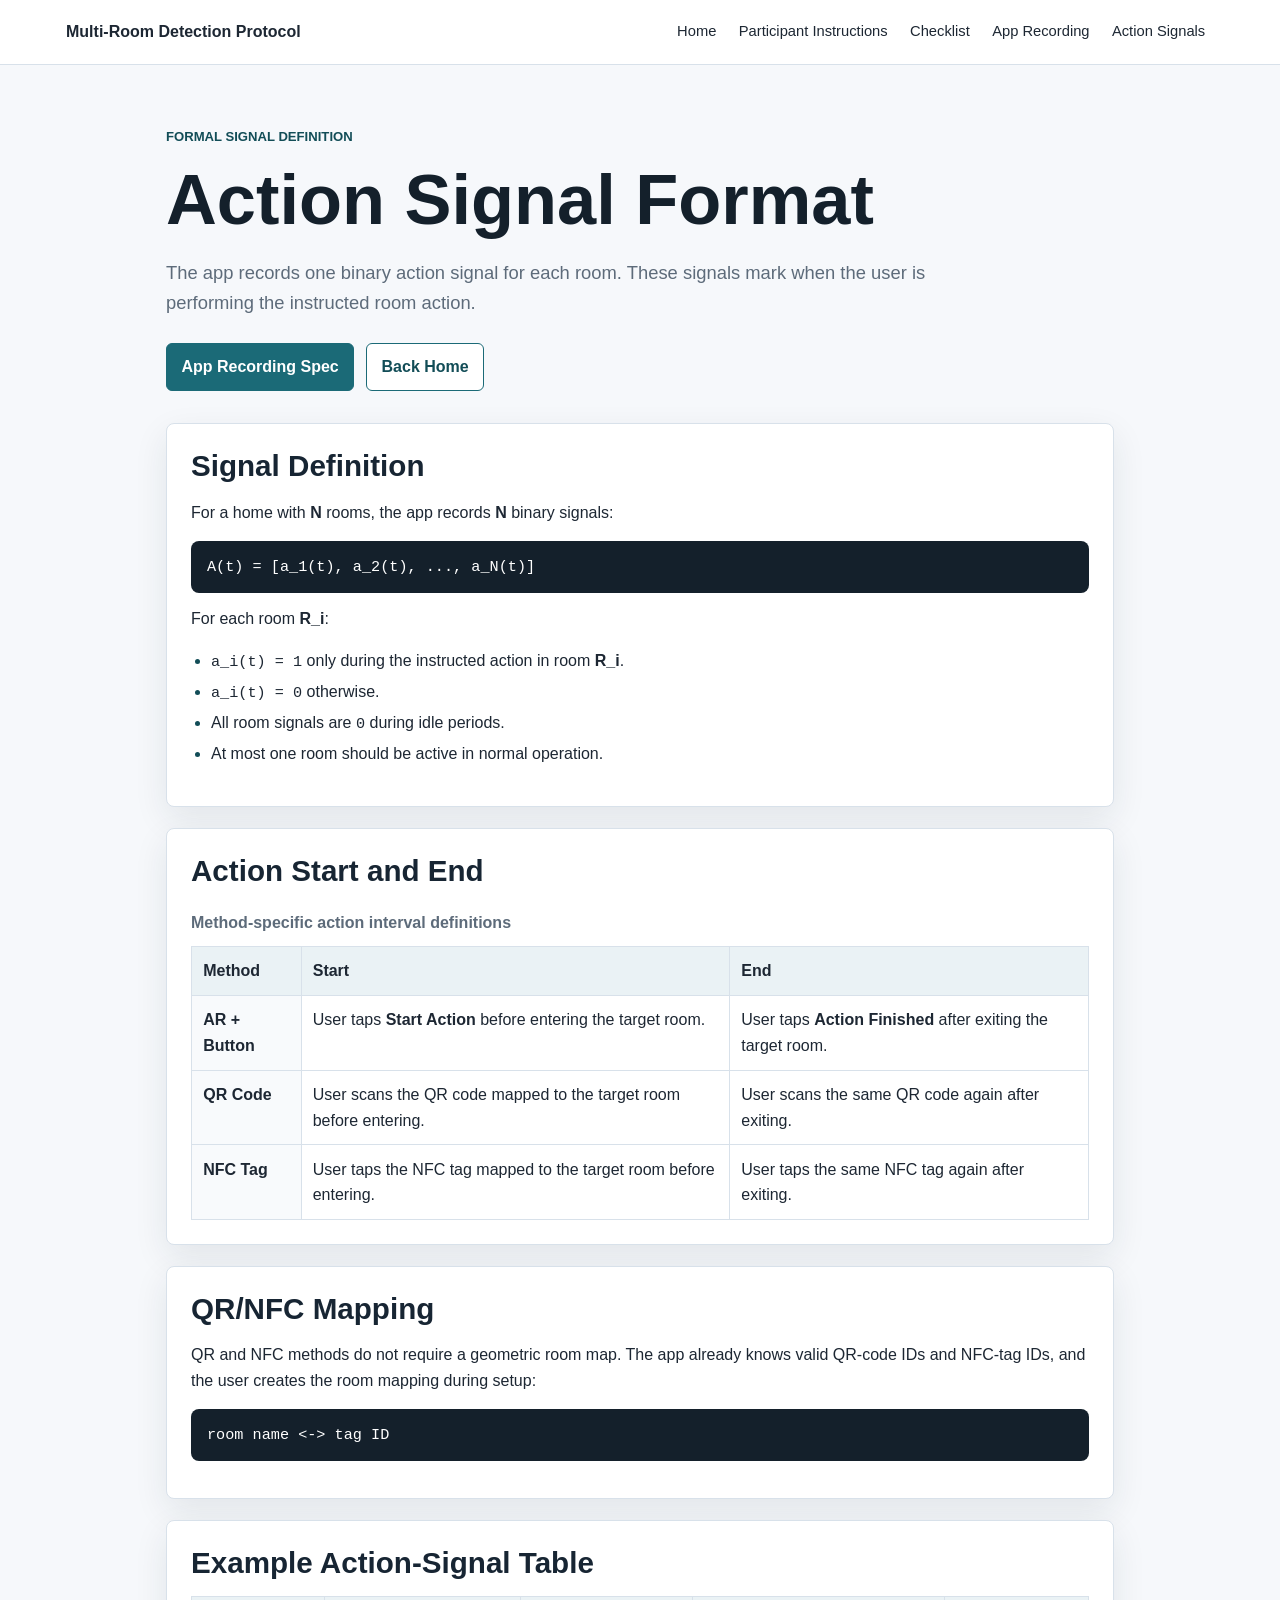
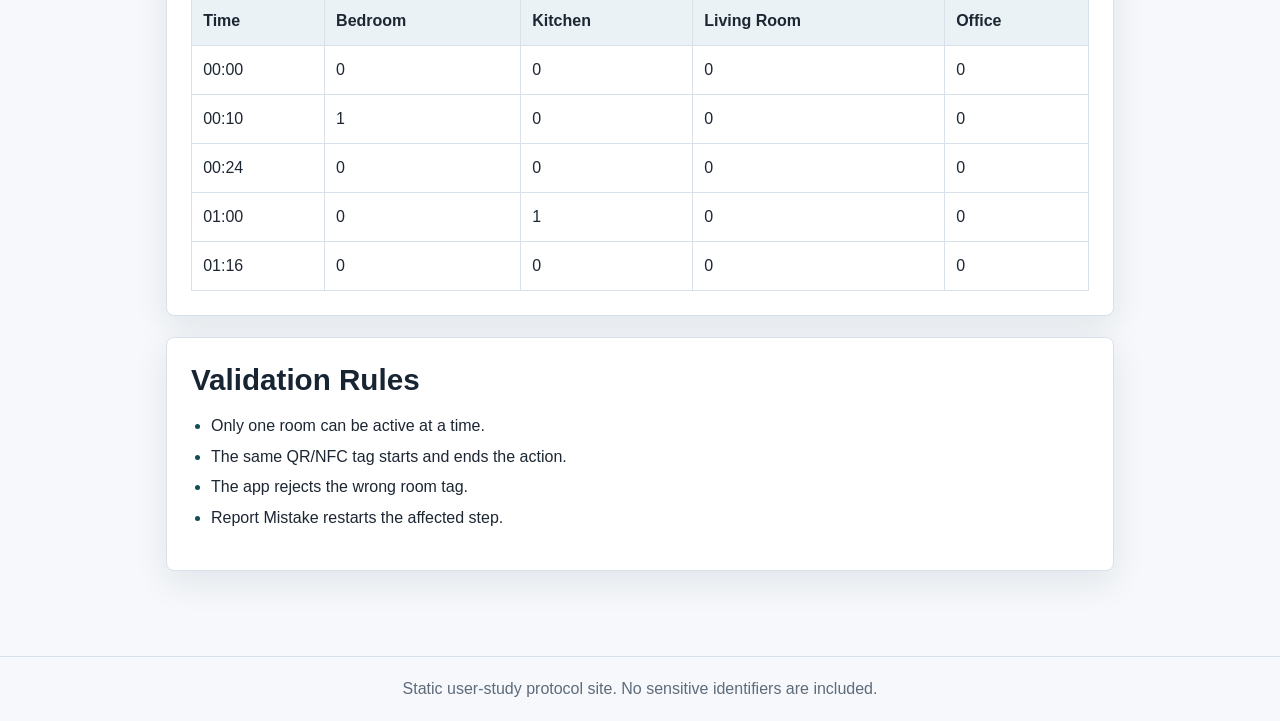
==== docs/action-signal-spec.html @ 90a80f82 "update the user flow format" ====
<!doctype html>
<html lang="en">
<head>
  <meta charset="utf-8">
  <meta name="viewport" content="width=device-width, initial-scale=1">
  <title>Action Signal Format | Multi-Room Hidden-Camera Detection Protocol</title>
  <meta name="description" content="Formal action-signal definitions for the multi-room hidden-camera detection study app.">
  <link rel="stylesheet" href="styles.css">
</head>
<body>
  <a class="skip-link" href="#main">Skip to main content</a>

  <header class="site-header">
    <nav class="top-nav" aria-label="Primary navigation">
      <a class="brand" href="index.html#overview">Multi-Room Detection Protocol</a>
      <button class="nav-toggle" type="button" aria-expanded="false" aria-controls="nav-menu">Menu</button>
      <div class="nav-links" id="nav-menu">
        <a href="index.html">Home</a>
        <a href="participant-instructions.html">Participant Instructions</a>
        <a href="user-flow-checklist.html">Checklist</a>
        <a href="app-recording-spec.html">App Recording</a>
        <a href="action-signal-spec.html">Action Signals</a>
      </div>
    </nav>
  </header>

  <main id="main" class="article-page">
    <div class="article-hero">
      <p class="eyebrow">Formal signal definition</p>
      <h1>Action Signal Format</h1>
      <p class="lead">The app records one binary action signal for each room. These signals mark when the user is performing the instructed room action.</p>
      <div class="hero-actions">
        <a class="button" href="app-recording-spec.html">App Recording Spec</a>
        <a class="button secondary" href="index.html">Back Home</a>
      </div>
    </div>

    <article class="article-content">
      <section class="section">
        <h2>Signal Definition</h2>
        <p>For a home with <strong>N</strong> rooms, the app records <strong>N</strong> binary signals:</p>
        <pre class="formula"><code>A(t) = [a_1(t), a_2(t), ..., a_N(t)]</code></pre>
        <p>For each room <strong>R_i</strong>:</p>
        <ul class="check-list">
          <li><code>a_i(t) = 1</code> only during the instructed action in room <strong>R_i</strong>.</li>
          <li><code>a_i(t) = 0</code> otherwise.</li>
          <li>All room signals are <code>0</code> during idle periods.</li>
          <li>At most one room should be active in normal operation.</li>
        </ul>
      </section>

      <section class="section">
        <h2>Action Start and End</h2>
        <div class="table-wrap">
          <table>
            <caption>Method-specific action interval definitions</caption>
            <thead>
              <tr>
                <th>Method</th>
                <th>Start</th>
                <th>End</th>
              </tr>
            </thead>
            <tbody>
              <tr>
                <th>AR + Button</th>
                <td>User taps <strong>Start Action</strong> before entering the target room.</td>
                <td>User taps <strong>Action Finished</strong> after exiting the target room.</td>
              </tr>
              <tr>
                <th>QR Code</th>
                <td>User scans the QR code mapped to the target room before entering.</td>
                <td>User scans the same QR code again after exiting.</td>
              </tr>
              <tr>
                <th>NFC Tag</th>
                <td>User taps the NFC tag mapped to the target room before entering.</td>
                <td>User taps the same NFC tag again after exiting.</td>
              </tr>
            </tbody>
          </table>
        </div>
      </section>

      <section class="section">
        <h2>QR/NFC Mapping</h2>
        <p>
          QR and NFC methods do not require a geometric room map.
          The app already knows valid QR-code IDs and NFC-tag IDs, and the user creates the room mapping during setup:
        </p>
        <pre class="formula"><code>room name &lt;-&gt; tag ID</code></pre>
      </section>

      <section class="section">
        <h2>Example Action-Signal Table</h2>
        <div class="table-wrap">
          <table>
            <thead>
              <tr>
                <th>Time</th>
                <th>Bedroom</th>
                <th>Kitchen</th>
                <th>Living Room</th>
                <th>Office</th>
              </tr>
            </thead>
            <tbody>
              <tr><td>00:00</td><td>0</td><td>0</td><td>0</td><td>0</td></tr>
              <tr><td>00:10</td><td>1</td><td>0</td><td>0</td><td>0</td></tr>
              <tr><td>00:24</td><td>0</td><td>0</td><td>0</td><td>0</td></tr>
              <tr><td>01:00</td><td>0</td><td>1</td><td>0</td><td>0</td></tr>
              <tr><td>01:16</td><td>0</td><td>0</td><td>0</td><td>0</td></tr>
            </tbody>
          </table>
        </div>
      </section>

      <section class="section">
        <h2>Validation Rules</h2>
        <ul class="check-list">
          <li>Only one room can be active at a time.</li>
          <li>The same QR/NFC tag starts and ends the action.</li>
          <li>The app rejects the wrong room tag.</li>
          <li>Report Mistake restarts the affected step.</li>
        </ul>
      </section>
    </article>
  </main>

  <footer class="site-footer">
    <p>Static user-study protocol site. No sensitive identifiers are included.</p>
  </footer>

  <script src="app.js"></script>
</body>
</html>
---- docs/styles.css ----
:root {
  --bg: #f6f8fb;
  --surface: #ffffff;
  --surface-soft: #eef4f8;
  --text: #1d2733;
  --muted: #5d6b7a;
  --line: #d8e1ea;
  --accent: #1b6a77;
  --accent-dark: #124d57;
  --note: #fff7e3;
  --note-border: #e2b857;
  --privacy: #f3f0ff;
  --privacy-border: #9b86d8;
  --participant: #edf8f1;
  --participant-border: #76b58a;
  --important: #fff1ed;
  --important-border: #d96b4b;
  --shadow: 0 12px 34px rgba(24, 39, 54, 0.09);
}

* {
  box-sizing: border-box;
}

html {
  scroll-behavior: smooth;
}

body {
  margin: 0;
  background: var(--bg);
  color: var(--text);
  font-family: Arial, Helvetica, sans-serif;
  line-height: 1.6;
}

a {
  color: var(--accent-dark);
  text-decoration-thickness: 0.08em;
  text-underline-offset: 0.2em;
}

a:hover {
  color: #0d3940;
}

.skip-link {
  left: 1rem;
  position: absolute;
  top: -100px;
  z-index: 20;
  background: var(--text);
  color: #fff;
  padding: 0.6rem 0.8rem;
  border-radius: 6px;
}

.skip-link:focus {
  top: 1rem;
}

.site-header {
  background: rgba(255, 255, 255, 0.96);
  border-bottom: 1px solid var(--line);
  position: sticky;
  top: 0;
  z-index: 10;
}

.top-nav {
  align-items: center;
  display: flex;
  gap: 1rem;
  justify-content: space-between;
  margin: 0 auto;
  max-width: 1180px;
  min-height: 64px;
  padding: 0 1rem;
}

.brand {
  color: var(--text);
  font-weight: 700;
  text-decoration: none;
}

.nav-links {
  align-items: center;
  display: flex;
  flex-wrap: wrap;
  gap: 0.3rem;
  justify-content: flex-end;
}

.nav-links a {
  border-radius: 6px;
  color: var(--text);
  font-size: 0.92rem;
  padding: 0.35rem 0.55rem;
  text-decoration: none;
}

.nav-links a:hover,
.nav-links a:focus {
  background: var(--surface-soft);
}

.nav-toggle {
  display: none;
  border: 1px solid var(--line);
  border-radius: 6px;
  background: var(--surface);
  color: var(--text);
  font: inherit;
  padding: 0.45rem 0.65rem;
}

.hero {
  background: linear-gradient(180deg, #ffffff 0%, #edf4f6 100%);
  border-bottom: 1px solid var(--line);
}

.hero-content {
  margin: 0 auto;
  max-width: 1180px;
  padding: 4.5rem 1rem 3.5rem;
}

.eyebrow {
  color: var(--accent-dark);
  font-size: 0.82rem;
  font-weight: 700;
  letter-spacing: 0;
  margin: 0 0 0.7rem;
  text-transform: uppercase;
}

h1,
h2,
h3 {
  line-height: 1.2;
  margin: 0;
}

h1 {
  color: #14202b;
  font-size: clamp(2.2rem, 6vw, 4.4rem);
  max-width: 920px;
}

h2 {
  color: #172533;
  font-size: 1.85rem;
  margin-bottom: 1rem;
}

h3 {
  font-size: 1.12rem;
  margin-bottom: 0.55rem;
}

p {
  margin: 0 0 1rem;
}

.lead {
  color: var(--muted);
  font-size: 1.15rem;
  max-width: 820px;
  margin-top: 1rem;
}

.hero-actions {
  display: flex;
  flex-wrap: wrap;
  gap: 0.75rem;
  margin-top: 1.6rem;
}

.button {
  background: var(--accent);
  border: 1px solid var(--accent);
  border-radius: 6px;
  color: #fff;
  display: inline-flex;
  font-weight: 700;
  min-height: 44px;
  padding: 0.65rem 0.9rem;
  text-decoration: none;
}

.button:hover {
  background: var(--accent-dark);
  color: #fff;
}

.button.secondary {
  background: #fff;
  color: var(--accent-dark);
}

.button.secondary:hover {
  background: var(--surface-soft);
  color: var(--accent-dark);
}

.page-grid {
  display: grid;
  gap: 2rem;
  grid-template-columns: 270px minmax(0, 1fr);
  margin: 0 auto;
  max-width: 1180px;
  padding: 2rem 1rem 4rem;
}

.toc {
  align-self: start;
  background: var(--surface);
  border: 1px solid var(--line);
  border-radius: 8px;
  padding: 1rem;
  position: sticky;
  top: 82px;
}

.toc h2 {
  font-size: 1rem;
  margin-bottom: 0.5rem;
}

.toc ol {
  list-style: none;
  margin: 0;
  padding: 0;
}

.toc li + li {
  border-top: 1px solid var(--line);
}

.toc a {
  display: block;
  padding: 0.42rem 0;
  text-decoration: none;
}

.content {
  min-width: 0;
}

.section {
  background: var(--surface);
  border: 1px solid var(--line);
  border-radius: 8px;
  box-shadow: var(--shadow);
  margin-bottom: 1.3rem;
  padding: 1.5rem;
  scroll-margin-top: 86px;
}

.two-column,
.three-column,
.document-grid {
  display: grid;
  gap: 1rem;
}

.two-column {
  grid-template-columns: repeat(2, minmax(0, 1fr));
}

.three-column {
  grid-template-columns: repeat(3, minmax(0, 1fr));
}

.card,
.doc-link,
.callout {
  border: 1px solid var(--line);
  border-radius: 8px;
  padding: 1rem;
}

.card {
  background: #fff;
}

.card p:last-child,
.callout p:last-child {
  margin-bottom: 0;
}

.participant {
  background: var(--participant);
  border-color: var(--participant-border);
}

.note {
  background: var(--note);
  border-color: var(--note-border);
}

.privacy {
  background: var(--privacy);
  border-color: var(--privacy-border);
}

.important {
  background: var(--important);
  border-color: var(--important-border);
}

.how-it-works {
  margin-top: 1rem;
}

.formula {
  background: #14202b;
  border-radius: 8px;
  color: #fff;
  overflow-x: auto;
  padding: 0.85rem 1rem;
}

code {
  font-family: Consolas, Monaco, "Courier New", monospace;
  font-size: 0.95em;
}

ul,
ol {
  padding-left: 1.25rem;
}

li + li {
  margin-top: 0.3rem;
}

.steps li {
  padding-left: 0.15rem;
}

.check-list li::marker {
  color: var(--accent-dark);
}

.table-wrap {
  overflow-x: auto;
}

table {
  border-collapse: collapse;
  min-width: 620px;
  width: 100%;
}

caption {
  color: var(--muted);
  font-weight: 700;
  padding: 0.35rem 0 0.65rem;
  text-align: left;
}

th,
td {
  border: 1px solid var(--line);
  padding: 0.7rem;
  text-align: left;
  vertical-align: top;
}

thead th {
  background: #eaf2f5;
}

tbody th {
  background: #f8fafc;
}

.document-grid {
  grid-template-columns: repeat(2, minmax(0, 1fr));
}

.doc-link {
  background: #fff;
  display: block;
  text-decoration: none;
}

.doc-link strong,
.doc-link span {
  display: block;
}

.doc-link span {
  color: var(--muted);
  margin-top: 0.25rem;
}

.doc-link:hover,
.doc-link:focus {
  border-color: var(--accent);
  box-shadow: 0 0 0 3px rgba(27, 106, 119, 0.12);
}

.article-page {
  margin: 0 auto;
  max-width: 980px;
  padding: 0 1rem 4rem;
}

.article-hero {
  padding: 3.8rem 0 2rem;
}

.article-hero h1 {
  max-width: 780px;
}

.article-content {
  min-width: 0;
}

.article-content .section {
  box-shadow: var(--shadow);
}

.large-callout {
  padding: 1.25rem;
}

.large-callout h2 {
  margin-bottom: 0.75rem;
}

.task-list {
  list-style: none;
  padding-left: 0;
}

.task-list li {
  align-items: flex-start;
  display: flex;
  gap: 0.65rem;
}

.task-list li::before {
  border: 2px solid var(--accent);
  border-radius: 4px;
  content: "";
  flex: 0 0 1rem;
  height: 1rem;
  margin-top: 0.22rem;
  width: 1rem;
}

.task-list li + li {
  margin-top: 0.65rem;
}

.site-footer {
  border-top: 1px solid var(--line);
  color: var(--muted);
  padding: 1.2rem 1rem;
  text-align: center;
}

.site-footer p {
  margin: 0;
}

@media (max-width: 960px) {
  .page-grid {
    grid-template-columns: 1fr;
  }

  .toc {
    position: static;
  }

  .three-column,
  .two-column {
    grid-template-columns: 1fr;
  }
}

@media (max-width: 760px) {
  .top-nav {
    align-items: stretch;
    flex-wrap: wrap;
    padding-bottom: 0.75rem;
    padding-top: 0.75rem;
  }

  .brand {
    align-self: center;
    max-width: calc(100% - 82px);
  }

  .nav-toggle {
    display: inline-flex;
  }

  .nav-links {
    display: none;
    flex-basis: 100%;
    gap: 0.15rem;
    justify-content: flex-start;
  }

  .nav-links.is-open {
    display: grid;
    grid-template-columns: repeat(2, minmax(0, 1fr));
  }

  .nav-links a {
    background: var(--surface-soft);
    padding: 0.55rem;
  }

  .hero-content {
    padding: 3rem 1rem 2.4rem;
  }

  .article-hero {
    padding: 2.6rem 0 1.5rem;
  }

  .section {
    padding: 1.1rem;
  }

  .document-grid {
    grid-template-columns: 1fr;
  }
}

@media (max-width: 430px) {
  .nav-links.is-open {
    grid-template-columns: 1fr;
  }

  h1 {
    font-size: 2.1rem;
  }
}
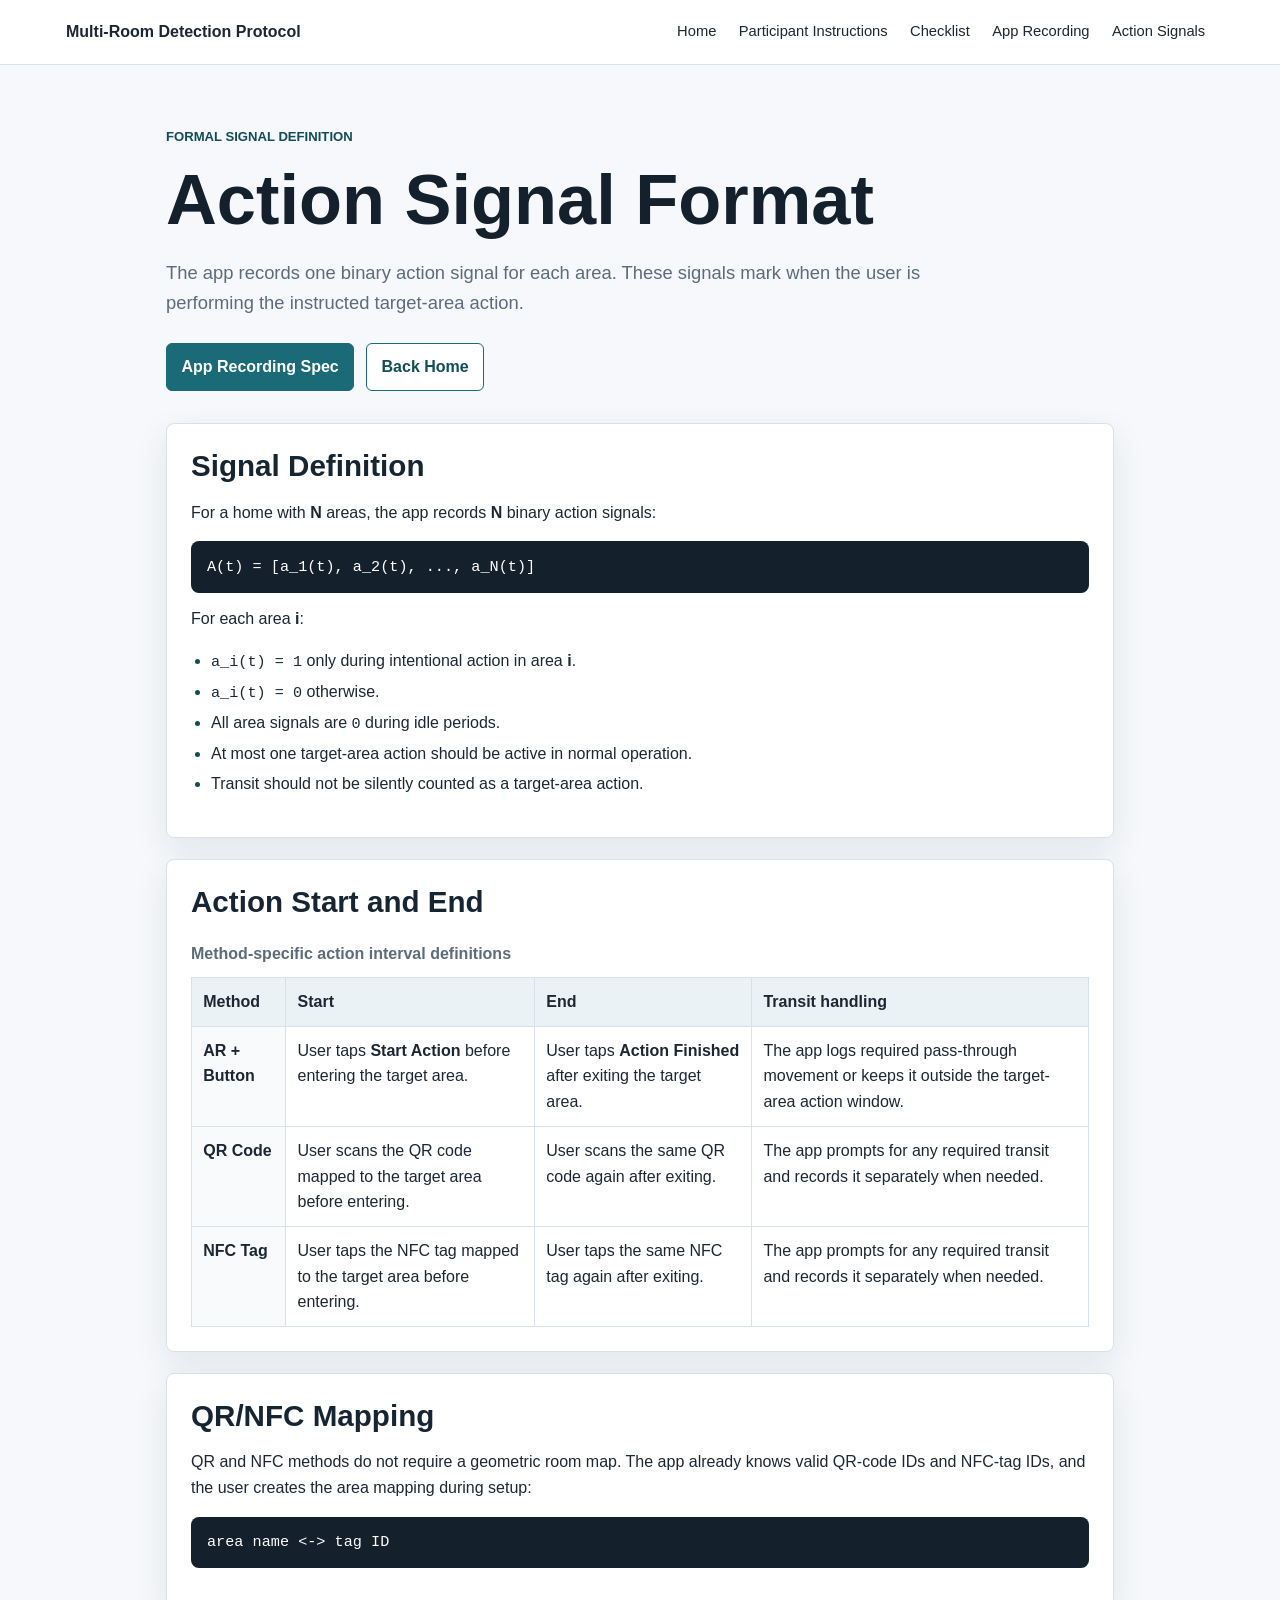
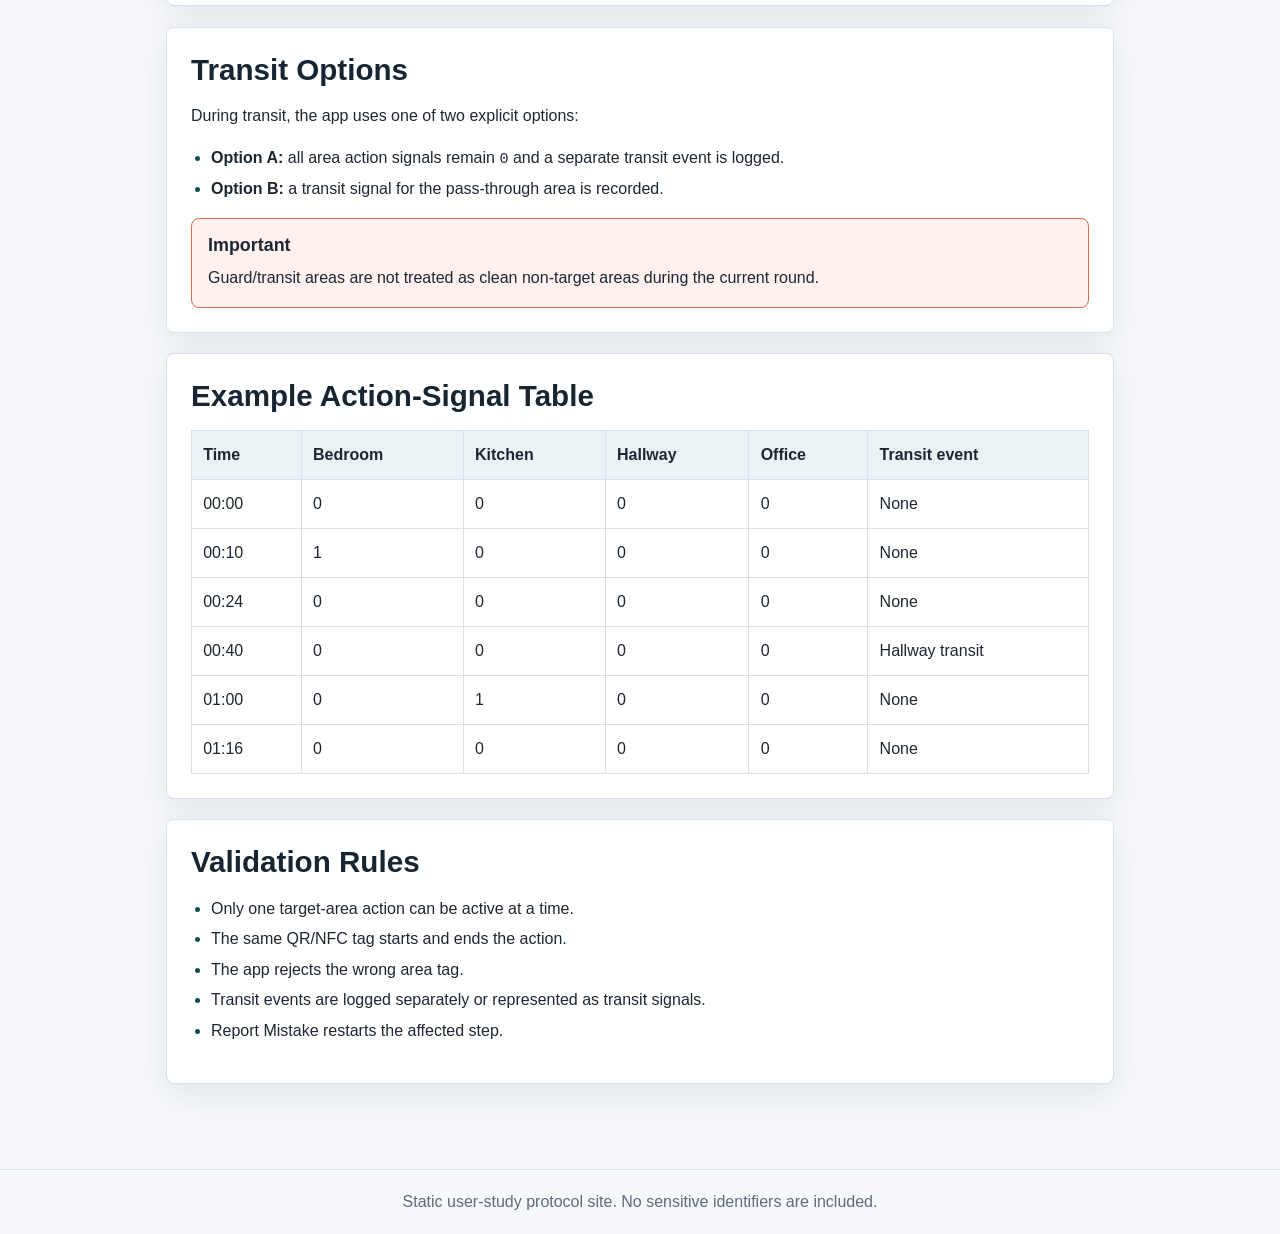
==== commit b84b95a3: "add multi room plan" ====
--- a/docs/action-signal-spec.html
+++ b/docs/action-signal-spec.html
@@ -28,7 +28,7 @@
     <div class="article-hero">
       <p class="eyebrow">Formal signal definition</p>
       <h1>Action Signal Format</h1>
-      <p class="lead">The app records one binary action signal for each room. These signals mark when the user is performing the instructed room action.</p>
+      <p class="lead">The app records one binary action signal for each area. These signals mark when the user is performing the instructed target-area action.</p>
       <div class="hero-actions">
         <a class="button" href="app-recording-spec.html">App Recording Spec</a>
         <a class="button secondary" href="index.html">Back Home</a>
@@ -38,14 +38,15 @@
     <article class="article-content">
       <section class="section">
         <h2>Signal Definition</h2>
-        <p>For a home with <strong>N</strong> rooms, the app records <strong>N</strong> binary signals:</p>
+        <p>For a home with <strong>N</strong> areas, the app records <strong>N</strong> binary action signals:</p>
         <pre class="formula"><code>A(t) = [a_1(t), a_2(t), ..., a_N(t)]</code></pre>
-        <p>For each room <strong>R_i</strong>:</p>
+        <p>For each area <strong>i</strong>:</p>
         <ul class="check-list">
-          <li><code>a_i(t) = 1</code> only during the instructed action in room <strong>R_i</strong>.</li>
+          <li><code>a_i(t) = 1</code> only during intentional action in area <strong>i</strong>.</li>
           <li><code>a_i(t) = 0</code> otherwise.</li>
-          <li>All room signals are <code>0</code> during idle periods.</li>
-          <li>At most one room should be active in normal operation.</li>
+          <li>All area signals are <code>0</code> during idle periods.</li>
+          <li>At most one target-area action should be active in normal operation.</li>
+          <li>Transit should not be silently counted as a target-area action.</li>
         </ul>
       </section>
 
@@ -59,23 +60,27 @@
                 <th>Method</th>
                 <th>Start</th>
                 <th>End</th>
+                <th>Transit handling</th>
               </tr>
             </thead>
             <tbody>
               <tr>
                 <th>AR + Button</th>
-                <td>User taps <strong>Start Action</strong> before entering the target room.</td>
-                <td>User taps <strong>Action Finished</strong> after exiting the target room.</td>
+                <td>User taps <strong>Start Action</strong> before entering the target area.</td>
+                <td>User taps <strong>Action Finished</strong> after exiting the target area.</td>
+                <td>The app logs required pass-through movement or keeps it outside the target-area action window.</td>
               </tr>
               <tr>
                 <th>QR Code</th>
-                <td>User scans the QR code mapped to the target room before entering.</td>
+                <td>User scans the QR code mapped to the target area before entering.</td>
                 <td>User scans the same QR code again after exiting.</td>
+                <td>The app prompts for any required transit and records it separately when needed.</td>
               </tr>
               <tr>
                 <th>NFC Tag</th>
-                <td>User taps the NFC tag mapped to the target room before entering.</td>
+                <td>User taps the NFC tag mapped to the target area before entering.</td>
                 <td>User taps the same NFC tag again after exiting.</td>
+                <td>The app prompts for any required transit and records it separately when needed.</td>
               </tr>
             </tbody>
           </table>
@@ -86,9 +91,22 @@
         <h2>QR/NFC Mapping</h2>
         <p>
           QR and NFC methods do not require a geometric room map.
-          The app already knows valid QR-code IDs and NFC-tag IDs, and the user creates the room mapping during setup:
+          The app already knows valid QR-code IDs and NFC-tag IDs, and the user creates the area mapping during setup:
         </p>
-        <pre class="formula"><code>room name &lt;-&gt; tag ID</code></pre>
+        <pre class="formula"><code>area name &lt;-&gt; tag ID</code></pre>
+      </section>
+
+      <section class="section">
+        <h2>Transit Options</h2>
+        <p>During transit, the app uses one of two explicit options:</p>
+        <ul class="check-list">
+          <li><strong>Option A:</strong> all area action signals remain <code>0</code> and a separate transit event is logged.</li>
+          <li><strong>Option B:</strong> a transit signal for the pass-through area is recorded.</li>
+        </ul>
+        <div class="callout important">
+          <h3>Important</h3>
+          <p>Guard/transit areas are not treated as clean non-target areas during the current round.</p>
+        </div>
       </section>
 
       <section class="section">
@@ -100,16 +118,18 @@
                 <th>Time</th>
                 <th>Bedroom</th>
                 <th>Kitchen</th>
-                <th>Living Room</th>
+                <th>Hallway</th>
                 <th>Office</th>
+                <th>Transit event</th>
               </tr>
             </thead>
             <tbody>
-              <tr><td>00:00</td><td>0</td><td>0</td><td>0</td><td>0</td></tr>
-              <tr><td>00:10</td><td>1</td><td>0</td><td>0</td><td>0</td></tr>
-              <tr><td>00:24</td><td>0</td><td>0</td><td>0</td><td>0</td></tr>
-              <tr><td>01:00</td><td>0</td><td>1</td><td>0</td><td>0</td></tr>
-              <tr><td>01:16</td><td>0</td><td>0</td><td>0</td><td>0</td></tr>
+              <tr><td>00:00</td><td>0</td><td>0</td><td>0</td><td>0</td><td>None</td></tr>
+              <tr><td>00:10</td><td>1</td><td>0</td><td>0</td><td>0</td><td>None</td></tr>
+              <tr><td>00:24</td><td>0</td><td>0</td><td>0</td><td>0</td><td>None</td></tr>
+              <tr><td>00:40</td><td>0</td><td>0</td><td>0</td><td>0</td><td>Hallway transit</td></tr>
+              <tr><td>01:00</td><td>0</td><td>1</td><td>0</td><td>0</td><td>None</td></tr>
+              <tr><td>01:16</td><td>0</td><td>0</td><td>0</td><td>0</td><td>None</td></tr>
             </tbody>
           </table>
         </div>
@@ -118,9 +138,10 @@
       <section class="section">
         <h2>Validation Rules</h2>
         <ul class="check-list">
-          <li>Only one room can be active at a time.</li>
+          <li>Only one target-area action can be active at a time.</li>
           <li>The same QR/NFC tag starts and ends the action.</li>
-          <li>The app rejects the wrong room tag.</li>
+          <li>The app rejects the wrong area tag.</li>
+          <li>Transit events are logged separately or represented as transit signals.</li>
           <li>Report Mistake restarts the affected step.</li>
         </ul>
       </section>
--- a/docs/styles.css
+++ b/docs/styles.css
@@ -314,6 +314,147 @@
   margin-top: 1rem;
 }
 
+.graph-example {
+  align-items: center;
+  display: flex;
+  flex-wrap: wrap;
+  gap: 0.6rem;
+  margin-top: 1rem;
+}
+
+.graph-node {
+  background: #fff;
+  border: 2px solid var(--accent);
+  border-radius: 8px;
+  color: var(--accent-dark);
+  font-weight: 700;
+  padding: 0.55rem 0.75rem;
+}
+
+.graph-edge {
+  background: var(--accent);
+  flex: 0 0 2rem;
+  height: 2px;
+}
+
+.illustration-grid {
+  display: grid;
+  gap: 1rem;
+  grid-template-columns: 1fr;
+  margin-top: 1rem;
+}
+
+.illustration-card {
+  background: #fff;
+  border: 1px solid var(--line);
+  border-radius: 8px;
+  padding: 1rem;
+}
+
+.grouping-figure {
+  margin: 0;
+}
+
+.grouping-figure img {
+  background: #f8fafc;
+  border: 1px solid var(--line);
+  border-radius: 8px;
+  display: block;
+  height: auto;
+  width: 100%;
+}
+
+.grouping-figure figcaption {
+  color: var(--muted);
+  font-weight: 700;
+  margin-top: 0.6rem;
+}
+
+.compact-figure {
+  max-width: 900px;
+}
+
+.graph-legend,
+.round-list {
+  display: flex;
+  flex-wrap: wrap;
+  gap: 0.6rem;
+  margin-top: 0.85rem;
+}
+
+.graph-legend span,
+.round-badge {
+  align-items: center;
+  display: inline-flex;
+  gap: 0.4rem;
+}
+
+.graph-legend {
+  color: var(--muted);
+  font-size: 0.95rem;
+}
+
+.legend-swatch {
+  border: 2px solid currentColor;
+  border-radius: 4px;
+  height: 1rem;
+  width: 1rem;
+}
+
+.legend-line {
+  background: #9099a3;
+  border-radius: 999px;
+  display: inline-block;
+  height: 3px;
+  width: 1.4rem;
+}
+
+.round-badge {
+  border: 1px solid var(--line);
+  border-radius: 6px;
+  font-weight: 700;
+  padding: 0.45rem 0.6rem;
+}
+
+.group-a {
+  background: #d9f3f0;
+  border-color: #1b8a87;
+  color: #105b59;
+}
+
+.group-b {
+  background: #ffe4b8;
+  border-color: #c77713;
+  color: #7a470a;
+}
+
+.connection-edge {
+  stroke: #9099a3;
+  stroke-linecap: round;
+}
+
+.draw-in {
+  animation: draw-edge 1s ease both;
+  stroke-dasharray: 240;
+  stroke-dashoffset: 240;
+}
+
+.round-highlight {
+  animation: round-pulse 1.2s ease-in-out infinite;
+}
+
+@keyframes draw-edge {
+  to {
+    stroke-dashoffset: 0;
+  }
+}
+
+@keyframes round-pulse {
+  50% {
+    box-shadow: 0 0 0 3px rgba(27, 106, 119, 0.16);
+  }
+}
+
 .formula {
   background: #14202b;
   border-radius: 8px;
@@ -533,6 +674,12 @@
   .document-grid {
     grid-template-columns: 1fr;
   }
+
+  .graph-legend,
+  .round-list {
+    align-items: stretch;
+    flex-direction: column;
+  }
 }
 
 @media (max-width: 430px) {
@@ -544,3 +691,21 @@
     font-size: 2.1rem;
   }
 }
+
+@media (prefers-reduced-motion: reduce) {
+  html {
+    scroll-behavior: auto;
+  }
+
+  *,
+  *::before,
+  *::after {
+    animation-duration: 0.01ms !important;
+    animation-iteration-count: 1 !important;
+    transition-duration: 0.01ms !important;
+  }
+
+  .draw-in {
+    stroke-dashoffset: 0;
+  }
+}
